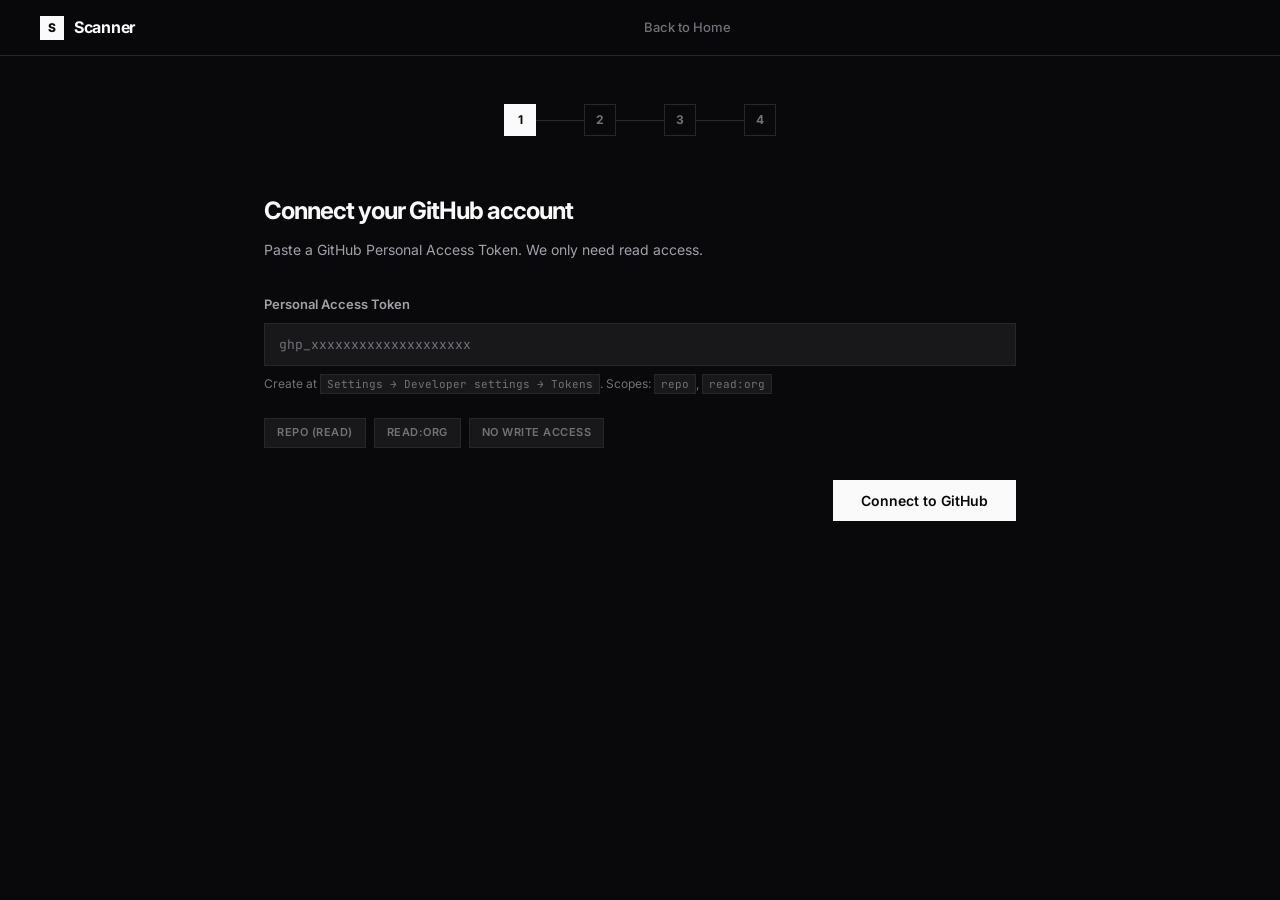
==== app/static/demo.html @ 9413b669 "Deploy new enterprise frontend to app/static and update routes - Replace old single-file frontend wi" ====
<!DOCTYPE html>
<html lang="en">
<head>
  <meta charset="UTF-8">
  <meta name="viewport" content="width=device-width, initial-scale=1.0">
  <title>Scanner — Interactive Demo</title>
  <link rel="icon" href="data:image/svg+xml,<svg xmlns='http://www.w3.org/2000/svg' viewBox='0 0 32 32'><rect width='32' height='32' fill='%23fafafa'/><text x='50%25' y='55%25' dominant-baseline='middle' text-anchor='middle' fill='%2309090B' font-size='18' font-weight='bold'>S</text></svg>">
  <link rel="stylesheet" href="styles.css">
  <link rel="stylesheet" href="demo-report.css">
</head>
<body>
<nav class="navbar" id="navbar">
  <a href="index.html" class="nav-logo"><div class="logo-mark">S</div> Scanner</a>
  <div class="nav-links"><a href="index.html">Back to Home</a></div>
  <div></div>
</nav>
<div class="demo-layout"><div class="demo-container">
  <div class="step-indicator" id="stepIndicator">
    <div class="step-dot active" data-step="1">1</div><div class="step-line" data-after="1"></div>
    <div class="step-dot" data-step="2">2</div><div class="step-line" data-after="2"></div>
    <div class="step-dot" data-step="3">3</div><div class="step-line" data-after="3"></div>
    <div class="step-dot" data-step="4">4</div>
  </div>

  <!-- STEP 1 -->
  <div class="step-panel active" id="step1">
    <h2 class="step-title">Connect your GitHub account</h2>
    <p class="step-subtitle">Paste a GitHub Personal Access Token. We only need read access.</p>
    <div class="form-group">
      <label class="form-label" for="tokenInput">Personal Access Token</label>
      <input type="password" class="form-input" id="tokenInput" placeholder="ghp_xxxxxxxxxxxxxxxxxxxx" autocomplete="off">
      <p class="form-hint">Create at <code>Settings → Developer settings → Tokens</code>. Scopes: <code>repo</code>, <code>read:org</code></p>
      <p class="form-error" id="connectError"></p>
    </div>
    <div class="permissions">
      <span class="perm-badge">repo (read)</span><span class="perm-badge">read:org</span><span class="perm-badge">no write access</span>
    </div>
    <div class="action-bar"><div></div>
      <button class="btn-primary" id="connectBtn" onclick="connectGitHub()">Connect to GitHub</button>
    </div>
  </div>

  <!-- STEP 2 -->
  <div class="step-panel" id="step2">
    <h2 class="step-title">Select a Pull Request</h2>
    <p class="step-subtitle">Choose a repository and PR to analyze.</p>
    <div class="user-card" id="userCard"></div>
    <label class="form-label">Repository</label>
    <input type="text" class="search-input" id="repoSearch" placeholder="Search repositories..." oninput="filterRepos()">
    <div class="repo-list" id="repoList"></div>
    <div id="prSection" style="display:none">
      <label class="form-label" style="margin-top:20px">Open Pull Requests</label>
      <div class="loading-inline" id="prLoading" style="display:none">Loading pull requests...</div>
      <p class="form-error" id="prError"></p>
      <div id="prListContainer"></div>
    </div>
    <div class="action-bar">
      <button class="btn-back" onclick="goToStep(1)">Back</button>
      <button class="btn-primary" id="scanBtn" onclick="startScan()" style="opacity:.4;pointer-events:none">Start Scan</button>
    </div>
  </div>

  <!-- STEP 3 -->
  <div class="step-panel" id="step3">
    <h2 class="step-title" id="scanTitle">Scanning...</h2>
    <p class="step-subtitle">Fetching PR data from GitHub and analyzing changes.</p>
    <div class="scan-terminal" id="scanTerminal"></div>
    <div class="scan-progress">
      <div class="scan-progress-bar"><div class="scan-progress-fill" id="progressFill"></div></div>
      <div class="scan-progress-label" id="progressLabel">Initializing...</div>
    </div>
    <p class="form-error" id="scanError" style="margin-top:12px"></p>
  </div>

  <!-- STEP 4: REPORT -->
  <div class="step-panel" id="step4">
    <div id="reportHeader" class="rpt-header"></div>
    <div id="riskPanel" class="rpt-risk"></div>
    <div id="statsBar" class="rpt-stats"></div>
    <div class="rpt-section-label">Security Findings</div>
    <div id="flagsPanel"></div>
    <div class="rpt-section-label" style="margin-top:32px">Changed Files</div>
    <div id="filesPanel"></div>
    <div class="rpt-section-label" style="margin-top:32px">Commit History</div>
    <div id="commitsPanel"></div>
    <div class="action-bar" style="margin-top:40px">
      <button class="btn-back" onclick="resetDemo()">Start Over</button>
      <button class="btn-primary" id="shareBtn" onclick="shareReport()">Copy Report</button>
    </div>
  </div>
</div></div>
<script src="demo.js"></script>
</body>
</html>
---- app/static/styles.css ----
/* ===== DESIGN SYSTEM — Scanner ===== */
/* Palette extracted from traceroot.ai: sharp edges, enterprise dark, typography-first */
@import url('https://fonts.googleapis.com/css2?family=Inter:wght@300;400;500;600;700;800&family=JetBrains+Mono:wght@400;500;600&display=swap');

*, *::before, *::after { margin: 0; padding: 0; box-sizing: border-box; }

:root {
  --bg-primary: #09090B;
  --bg-surface: #18181B;
  --bg-elevated: #1C1C1F;
  --bg-card: #141416;
  --bg-card-hover: #1A1A1D;
  --border: #27272A;
  --border-subtle: #1F1F23;
  --border-hover: #3F3F46;
  --text-primary: #FAFAFA;
  --text-secondary: #A1A1AA;
  --text-muted: #71717A;
  --accent: #FAFAFA;
  --accent-blue: #3B82F6;
  --accent-purple: #8B5CF6;
  --accent-green: #22C55E;
  --accent-amber: #D97706;
  --accent-red: #DC2626;
  --font-sans: 'Inter', -apple-system, BlinkMacSystemFont, sans-serif;
  --font-mono: 'JetBrains Mono', 'SF Mono', monospace;
  --transition: 0.2s ease;
}

html { scroll-behavior: smooth; }
body {
  font-family: var(--font-sans);
  background: var(--bg-primary);
  color: var(--text-primary);
  line-height: 1.6;
  -webkit-font-smoothing: antialiased;
  -moz-osx-font-smoothing: grayscale;
  overflow-x: hidden;
}
a { color: inherit; text-decoration: none; }
button { font-family: inherit; cursor: pointer; border: none; background: none; }
img { max-width: 100%; display: block; }

/* ===== NAVBAR ===== */
.navbar {
  position: fixed; top: 0; left: 0; right: 0; z-index: 100;
  padding: 0 40px; height: 56px;
  display: flex; align-items: center; justify-content: space-between;
  background: rgba(9,9,11,0.8);
  backdrop-filter: blur(16px); -webkit-backdrop-filter: blur(16px);
  border-bottom: 1px solid var(--border);
}
.navbar.scrolled { background: rgba(9,9,11,0.95); }
.nav-logo {
  display: flex; align-items: center; gap: 10px;
  font-size: 16px; font-weight: 700; letter-spacing: -0.3px;
}
.nav-logo .logo-mark {
  width: 24px; height: 24px;
  background: var(--text-primary);
  display: flex; align-items: center; justify-content: center;
  font-size: 12px; font-weight: 800; color: var(--bg-primary);
}
.nav-links { display: flex; gap: 28px; align-items: center; }
.nav-links a {
  font-size: 13px; font-weight: 500; color: var(--text-muted);
  transition: color var(--transition);
}
.nav-links a:hover { color: var(--text-primary); }
.nav-cta {
  padding: 8px 20px;
  background: var(--text-primary); color: var(--bg-primary);
  font-size: 13px; font-weight: 600;
  transition: opacity var(--transition);
  display: inline-block;
}
.nav-cta:hover { opacity: 0.85; }
.mobile-toggle { display: none; color: var(--text-primary); font-size: 20px; }

/* ===== HERO ===== */
.hero {
  min-height: 100vh; display: flex; flex-direction: column;
  align-items: center; justify-content: center; text-align: center;
  padding: 120px 24px 80px; position: relative; overflow: hidden;
}
.hero-glow {
  position: absolute; top: -20%; left: 50%; transform: translateX(-50%);
  width: 800px; height: 600px; z-index: 0; pointer-events: none;
  background: radial-gradient(ellipse at center, rgba(59,130,246,0.08) 0%, rgba(139,92,246,0.04) 40%, transparent 70%);
  filter: blur(40px);
}
.hero-content { position: relative; z-index: 1; max-width: 720px; }
.hero-badge {
  display: inline-flex; align-items: center; gap: 8px;
  padding: 5px 14px;
  border: 1px solid var(--border);
  font-size: 12px; font-weight: 500; color: var(--text-muted);
  margin-bottom: 32px; letter-spacing: 0.3px;
}
.hero-badge .dot {
  width: 6px; height: 6px;
  background: var(--accent-green);
  animation: pulse 2s infinite;
}
.hero h1 {
  font-size: clamp(40px, 6vw, 68px); font-weight: 700;
  letter-spacing: -2.5px; line-height: 1.0;
  margin-bottom: 24px;
}
.hero .subtitle {
  font-size: 17px; color: var(--text-secondary);
  max-width: 480px; margin: 0 auto 40px; line-height: 1.7;
  font-weight: 400;
}
.hero-actions { display: flex; gap: 12px; justify-content: center; flex-wrap: wrap; }
.btn-primary {
  padding: 12px 28px;
  background: var(--text-primary); color: var(--bg-primary);
  font-size: 14px; font-weight: 600;
  transition: opacity var(--transition);
  display: inline-flex; align-items: center; gap: 8px;
}
.btn-primary:hover { opacity: 0.85; }
.btn-secondary {
  padding: 12px 28px;
  background: transparent; color: var(--text-primary);
  font-size: 14px; font-weight: 600;
  border: 1px solid var(--border);
  transition: border-color var(--transition);
  display: inline-flex; align-items: center; gap: 8px;
}
.btn-secondary:hover { border-color: var(--border-hover); }

/* Terminal mockup */
.hero-mockup {
  margin-top: 64px; position: relative; max-width: 860px; width: 100%;
}
.mockup-window {
  background: var(--bg-surface); border: 1px solid var(--border);
  overflow: hidden;
}
.mockup-titlebar {
  display: flex; align-items: center; gap: 6px;
  padding: 12px 16px; border-bottom: 1px solid var(--border);
  background: var(--bg-card);
}
.mockup-dot { width: 10px; height: 10px; border-radius: 50%; background: var(--border); }
.mockup-body {
  padding: 20px; font-family: var(--font-mono); font-size: 13px;
  min-height: 220px; line-height: 1.7; color: var(--text-secondary);
}
.mockup-line { opacity: 0; animation: typeIn 0.3s ease-out forwards; margin-bottom: 4px; }
.mockup-line .cmd { color: var(--text-primary); }
.mockup-line .flag { color: var(--accent-blue); }
.mockup-line .str { color: var(--accent-purple); }
.mockup-line .ok { color: var(--accent-green); }
.mockup-line .warn { color: var(--accent-amber); }
.mockup-line .err { color: var(--accent-red); }

/* ===== LOGOS BAR ===== */
.logos-section {
  padding: 48px 24px; text-align: center;
  border-top: 1px solid var(--border); border-bottom: 1px solid var(--border);
}
.logos-section p {
  font-size: 11px; color: var(--text-muted); text-transform: uppercase;
  letter-spacing: 2.5px; font-weight: 600; margin-bottom: 28px;
}
.logos-row {
  display: flex; justify-content: center; align-items: center;
  gap: 48px; flex-wrap: wrap; max-width: 800px; margin: 0 auto;
}
.logos-row span {
  font-size: 15px; font-weight: 600; color: var(--text-muted);
  letter-spacing: -0.3px; opacity: 0.6;
}

/* ===== SECTIONS ===== */
.section { padding: 120px 24px; max-width: 1100px; margin: 0 auto; }
.section-header { text-align: center; margin-bottom: 64px; }
.section-label {
  display: inline-block; font-size: 11px; font-weight: 600;
  text-transform: uppercase; letter-spacing: 2.5px;
  color: var(--text-muted); margin-bottom: 16px;
}
.section-title {
  font-size: clamp(28px, 4vw, 40px); font-weight: 700;
  letter-spacing: -1.5px; margin-bottom: 16px; line-height: 1.15;
}
.section-subtitle {
  font-size: 16px; color: var(--text-secondary); max-width: 480px;
  margin: 0 auto; line-height: 1.7;
}

/* ===== FEATURE CARDS — 3-column grid ===== */
.features-grid {
  display: grid; grid-template-columns: repeat(3, 1fr); gap: 1px;
  background: var(--border);
  border: 1px solid var(--border);
}
.feature-card {
  padding: 40px 32px; background: var(--bg-primary);
  transition: background var(--transition);
}
.feature-card:hover { background: var(--bg-card); }
.feature-icon {
  width: 40px; height: 40px; margin-bottom: 20px;
  display: flex; align-items: center; justify-content: center;
  color: var(--text-muted);
}
.feature-card h3 {
  font-size: 16px; font-weight: 600; margin-bottom: 8px;
  letter-spacing: -0.3px;
}
.feature-card p {
  font-size: 14px; color: var(--text-muted); line-height: 1.7;
}

/* ===== HOW IT WORKS ===== */
.steps-row { display: flex; gap: 1px; background: var(--border); border: 1px solid var(--border); }
.step-card {
  flex: 1; text-align: left; padding: 40px 32px;
  background: var(--bg-primary); position: relative;
}
.step-number {
  font-size: 48px; font-weight: 800; letter-spacing: -3px;
  color: var(--border); margin-bottom: 16px;
  font-variant-numeric: tabular-nums;
}
.step-card h3 { font-size: 16px; font-weight: 600; margin-bottom: 8px; letter-spacing: -0.3px; }
.step-card p { font-size: 14px; color: var(--text-muted); line-height: 1.7; }

/* ===== STATS ===== */
.stats-row {
  display: grid; grid-template-columns: repeat(4, 1fr);
  gap: 1px; background: var(--border);
  border-top: 1px solid var(--border); border-bottom: 1px solid var(--border);
  max-width: 100%; margin: 0;
}
.stat-item { text-align: center; padding: 48px 24px; background: var(--bg-primary); }
.stat-value {
  font-size: 44px; font-weight: 700; letter-spacing: -2px;
  color: var(--text-primary);
  font-variant-numeric: tabular-nums;
}
.stat-label { font-size: 13px; color: var(--text-muted); margin-top: 4px; font-weight: 500; }

/* ===== CTA SECTION ===== */
.cta-section {
  padding: 120px 24px; text-align: center;
  border-top: 1px solid var(--border);
}
.cta-section h2 {
  font-size: clamp(28px, 4vw, 40px); font-weight: 700;
  letter-spacing: -1.5px; margin-bottom: 16px;
}
.cta-section p {
  font-size: 16px; color: var(--text-secondary); margin-bottom: 32px;
  max-width: 420px; margin-left: auto; margin-right: auto;
}
.cta-actions { display: flex; gap: 12px; justify-content: center; }

/* ===== FOOTER ===== */
.footer {
  padding: 48px 40px 24px; border-top: 1px solid var(--border);
  max-width: 1100px; margin: 0 auto;
}
.footer-grid {
  display: flex; justify-content: space-between; flex-wrap: wrap;
  gap: 40px; margin-bottom: 40px;
}
.footer-brand p { font-size: 13px; color: var(--text-muted); max-width: 260px; margin-top: 12px; line-height: 1.7; }
.footer-col h4 {
  font-size: 11px; text-transform: uppercase; letter-spacing: 2px;
  color: var(--text-muted); margin-bottom: 16px; font-weight: 600;
}
.footer-col a {
  display: block; font-size: 13px; color: var(--text-secondary);
  margin-bottom: 10px; transition: color var(--transition);
}
.footer-col a:hover { color: var(--text-primary); }
.footer-bottom {
  text-align: center; padding-top: 24px; border-top: 1px solid var(--border);
  font-size: 12px; color: var(--text-muted);
}

/* ===== ANIMATIONS ===== */
@keyframes fadeInUp {
  from { opacity: 0; transform: translateY(16px); }
  to { opacity: 1; transform: translateY(0); }
}
@keyframes pulse {
  0%, 100% { opacity: 1; }
  50% { opacity: 0.4; }
}
@keyframes typeIn {
  from { opacity: 0; transform: translateX(-6px); }
  to { opacity: 1; transform: translateX(0); }
}
@keyframes spin { to { transform: rotate(360deg); } }

.animate-on-scroll {
  opacity: 0; transform: translateY(20px);
  transition: opacity 0.5s ease-out, transform 0.5s ease-out;
}
.animate-on-scroll.visible { opacity: 1; transform: translateY(0); }

/* ===== RESPONSIVE ===== */
@media (max-width: 768px) {
  .navbar { padding: 0 20px; }
  .nav-links { display: none; }
  .mobile-toggle { display: block; }
  .nav-links.open {
    display: flex; flex-direction: column;
    position: absolute; top: 100%; left: 0; right: 0;
    background: rgba(9,9,11,0.97); backdrop-filter: blur(16px);
    padding: 20px; gap: 16px; border-bottom: 1px solid var(--border);
  }
  .hero { padding: 100px 20px 60px; }
  .features-grid { grid-template-columns: 1fr; }
  .steps-row { flex-direction: column; }
  .stats-row { grid-template-columns: repeat(2, 1fr); }
  .footer-grid { flex-direction: column; gap: 24px; }
}
---- app/static/demo-report.css ----
/* ===== Demo Wizard + Report Styles ===== */
.demo-layout{min-height:100vh;display:flex;flex-direction:column;padding-top:56px}
.demo-container{max-width:800px;width:100%;margin:0 auto;padding:48px 24px 80px;flex:1}
.step-indicator{display:flex;align-items:center;justify-content:center;gap:0;margin-bottom:56px}
.step-dot{width:32px;height:32px;display:flex;align-items:center;justify-content:center;font-size:12px;font-weight:700;border:1px solid var(--border);color:var(--text-muted);transition:var(--transition);background:var(--bg-primary)}
.step-dot.active{border-color:var(--text-primary);background:var(--text-primary);color:var(--bg-primary)}
.step-dot.completed{border-color:var(--text-muted);background:var(--text-muted);color:var(--bg-primary)}
.step-line{width:48px;height:1px;background:var(--border);transition:var(--transition)}
.step-line.active{background:var(--text-primary)}.step-line.completed{background:var(--text-muted)}
.step-panel{display:none;animation:fadeInUp .35s ease-out}.step-panel.active{display:block}
.step-title{font-size:24px;font-weight:700;letter-spacing:-1px;margin-bottom:8px}
.step-subtitle{font-size:14px;color:var(--text-secondary);margin-bottom:32px;line-height:1.7}
.form-group{margin-bottom:24px}
.form-label{display:block;font-size:13px;font-weight:600;margin-bottom:8px;color:var(--text-secondary)}
.form-input{width:100%;padding:12px 14px;font-size:13px;background:var(--bg-surface);border:1px solid var(--border);color:var(--text-primary);font-family:var(--font-mono);outline:none}
.form-input:focus{border-color:var(--text-muted)}.form-input::placeholder{color:var(--text-muted)}
.form-hint{font-size:12px;color:var(--text-muted);margin-top:8px;line-height:1.7}
.form-hint code{background:var(--bg-surface);padding:2px 6px;font-family:var(--font-mono);font-size:11px;border:1px solid var(--border)}
.form-error{font-size:12px;color:var(--accent-red);margin-top:8px;display:none}
.form-error.visible{display:block}
.permissions{display:flex;flex-wrap:wrap;gap:8px;margin-top:16px}
.perm-badge{padding:5px 12px;font-size:11px;font-weight:600;background:var(--bg-surface);border:1px solid var(--border);color:var(--text-muted);text-transform:uppercase;letter-spacing:.5px}
.user-card{display:flex;align-items:center;gap:16px;padding:16px;background:var(--bg-surface);border:1px solid var(--border);margin-bottom:24px}
.user-card img{width:40px;height:40px}.user-card .user-info h4{font-size:14px;font-weight:600}.user-card .user-info p{font-size:12px;color:var(--text-muted)}
.search-input{width:100%;padding:10px 14px;font-size:13px;background:var(--bg-surface);border:1px solid var(--border);color:var(--text-primary);outline:none;margin-bottom:12px;font-family:var(--font-sans)}
.search-input:focus{border-color:var(--text-muted)}.search-input::placeholder{color:var(--text-muted)}
.repo-list{max-height:320px;overflow-y:auto;border:1px solid var(--border)}
.repo-item{padding:12px 16px;border-bottom:1px solid var(--border);cursor:pointer;transition:background var(--transition);display:flex;justify-content:space-between;align-items:center}
.repo-item:last-child{border-bottom:none}.repo-item:hover{background:var(--bg-card)}.repo-item.selected{background:var(--bg-card-hover)}
.repo-item h4{font-size:13px;font-weight:600}.repo-item p{font-size:11px;color:var(--text-muted)}
.repo-item .vis{font-size:10px;font-weight:700;text-transform:uppercase;letter-spacing:.5px;color:var(--text-muted);border:1px solid var(--border);padding:2px 6px}
.pr-list{border:1px solid var(--border);margin-top:16px}
.pr-item{padding:12px 16px;border-bottom:1px solid var(--border);cursor:pointer;transition:background var(--transition);display:flex;justify-content:space-between;align-items:center}
.pr-item:last-child{border-bottom:none}.pr-item:hover{background:var(--bg-card)}.pr-item.selected{background:var(--bg-card-hover)}
.pr-item-main h4{font-size:13px;font-weight:600;margin-bottom:2px}.pr-item-main p{font-size:11px;color:var(--text-muted)}
.empty-state{padding:32px;text-align:center;color:var(--text-muted);font-size:13px;border:1px solid var(--border)}
.loading-inline{font-size:13px;color:var(--text-muted);padding:20px;text-align:center}
.scan-terminal{background:var(--bg-surface);border:1px solid var(--border);padding:20px;font-family:var(--font-mono);font-size:12px;min-height:280px;max-height:380px;overflow-y:auto;line-height:1.8}
.scan-line{margin-bottom:2px;opacity:0;animation:typeIn .25s ease-out forwards}.scan-line .time{color:var(--text-muted);margin-right:8px}
.scan-progress{margin-top:20px}.scan-progress-bar{height:2px;background:var(--border);overflow:hidden}
.scan-progress-fill{height:100%;background:var(--text-primary);width:0;transition:width .4s ease-out}
.scan-progress-label{font-size:12px;color:var(--text-muted);margin-top:8px;text-align:center}
.action-bar{display:flex;gap:12px;margin-top:32px;justify-content:space-between}
.action-bar .btn-back{padding:10px 20px;background:var(--bg-primary);border:1px solid var(--border);color:var(--text-muted);font-size:13px;font-weight:600;transition:border-color var(--transition)}
.action-bar .btn-back:hover{border-color:var(--border-hover);color:var(--text-secondary)}
.spinner{width:16px;height:16px;border:1.5px solid var(--border);border-top-color:var(--bg-primary);border-radius:50%;animation:spin .6s linear infinite;display:inline-block;vertical-align:middle;margin-right:8px}
.btn-loading{opacity:.6;pointer-events:none}

/* ===== REPORT — Step 4 ===== */
.rpt-header{padding:24px;background:var(--bg-surface);border:1px solid var(--border);margin-bottom:16px}
.rpt-pr-title{font-size:20px;font-weight:700;letter-spacing:-.5px;margin-bottom:8px}
.rpt-meta-row{font-size:12px;color:var(--text-muted);display:flex;align-items:center;flex-wrap:wrap;gap:6px}
.rpt-meta-row strong{color:var(--text-secondary)}
.rpt-sep{opacity:.4}
.rpt-branch{font-family:var(--font-mono);font-size:11px;padding:2px 6px;background:var(--bg-primary);border:1px solid var(--border)}

/* Risk score panel */
.rpt-risk{display:flex;align-items:center;gap:24px;padding:24px;background:var(--bg-surface);border:1px solid var(--border);margin-bottom:16px}
.rsk-score-ring{width:80px;height:80px;display:flex;flex-direction:column;align-items:center;justify-content:center;border:3px solid;flex-shrink:0}
.rsk-num{font-size:28px;font-weight:800;font-variant-numeric:tabular-nums;line-height:1}
.rsk-of{font-size:11px;font-weight:500;opacity:.6;margin-top:2px}
.rsk-info p{font-size:13px;color:var(--text-muted);margin-top:4px}
.rsk-badge{display:inline-block;padding:4px 12px;font-size:11px;font-weight:700;text-transform:uppercase;letter-spacing:1px;border:1px solid}
.rsk-critical{border-color:#991B1B;color:#FCA5A5}.rsk-critical .rsk-badge{border-color:#991B1B;color:#FCA5A5;background:rgba(153,27,27,.15)}
.rsk-high{border-color:#92400E;color:#FCD34D}.rsk-high .rsk-badge{border-color:#92400E;color:#FCD34D;background:rgba(146,64,14,.15)}
.rsk-medium{border-color:#3B82F6;color:#93C5FD}.rsk-medium .rsk-badge{border-color:#1E40AF;color:#93C5FD;background:rgba(30,64,175,.15)}
.rsk-low{border-color:#3F3F46;color:#A1A1AA}.rsk-low .rsk-badge{border-color:#3F3F46;color:#A1A1AA;background:rgba(63,63,70,.15)}

/* Stats bar */
.rpt-stats{display:grid;grid-template-columns:repeat(4,1fr);gap:1px;background:var(--border);border:1px solid var(--border);margin-bottom:24px}
.stat-cell{background:var(--bg-primary);padding:16px;text-align:center}
.stat-v{font-size:20px;font-weight:700;font-variant-numeric:tabular-nums}
.stat-l{font-size:11px;color:var(--text-muted);margin-top:2px}

/* Section labels */
.rpt-section-label{font-size:11px;font-weight:700;text-transform:uppercase;letter-spacing:2px;color:var(--text-muted);margin-bottom:12px;padding-bottom:8px;border-bottom:1px solid var(--border)}

/* Flag cards */
.flag-card{padding:16px;border:1px solid var(--border);margin-bottom:-1px;background:var(--bg-primary);transition:background var(--transition)}
.flag-card:hover{background:var(--bg-card)}
.flag-top{display:flex;align-items:center;gap:10px;margin-bottom:6px}
.flag-badge{padding:2px 8px;font-size:10px;font-weight:700;text-transform:uppercase;letter-spacing:.5px;border:1px solid;flex-shrink:0}
.sev-critical{border-color:#991B1B;color:#FCA5A5;background:rgba(153,27,27,.1)}
.sev-high{border-color:#92400E;color:#FCD34D;background:rgba(146,64,14,.1)}
.sev-medium{border-color:#1E40AF;color:#93C5FD;background:rgba(30,64,175,.1)}
.sev-low{border-color:#3F3F46;color:#71717A;background:rgba(63,63,70,.1)}
.flag-title{font-size:13px;font-weight:600}
.flag-desc{font-size:12px;color:var(--text-muted);margin-bottom:6px;line-height:1.6}
.flag-evidence{margin-bottom:6px}.flag-evidence code{font-family:var(--font-mono);font-size:11px;background:var(--bg-surface);padding:3px 8px;border:1px solid var(--border);display:inline-block;max-width:100%;overflow-x:auto;word-break:break-all;line-height:1.6}
.flag-action{font-size:12px;color:var(--text-secondary);line-height:1.6}.flag-action strong{color:var(--text-primary)}
.rpt-success{padding:32px;text-align:center;border:1px solid var(--border);color:var(--accent-green);font-size:14px;font-weight:600}

/* File table */
.ftbl-row{display:flex;align-items:center;gap:10px;padding:8px 14px;border:1px solid var(--border);margin-bottom:-1px;font-size:12px;font-family:var(--font-mono)}
.ftbl-status{width:16px;text-align:center;font-weight:700;flex-shrink:0}
.fst-add{color:var(--accent-green)}.fst-del{color:var(--accent-red)}.fst-mod{color:var(--accent-amber)}
.ftbl-name{flex:1;color:var(--text-primary);overflow:hidden;text-overflow:ellipsis;white-space:nowrap}
.ftbl-stat{flex-shrink:0;white-space:nowrap}
.fc-add{color:var(--accent-green);margin-right:4px}.fc-del{color:var(--accent-red)}

/* Commit table */
.ctbl-row{display:flex;align-items:center;gap:12px;padding:8px 14px;border:1px solid var(--border);margin-bottom:-1px;font-size:12px}
.ctbl-sha{font-family:var(--font-mono);color:var(--accent-blue);flex-shrink:0;width:60px}
.ctbl-msg{flex:1;color:var(--text-primary);overflow:hidden;text-overflow:ellipsis;white-space:nowrap}
.ctbl-author{color:var(--text-muted);flex-shrink:0}
.ctbl-ver{font-size:10px;font-weight:600;text-transform:uppercase;letter-spacing:.5px;padding:2px 6px;border:1px solid;flex-shrink:0}
.ver-yes{border-color:rgba(34,197,94,.3);color:var(--accent-green)}
.ver-no{border-color:var(--border);color:var(--text-muted)}

@media(max-width:768px){
  .demo-container{padding:32px 16px 60px}.step-line{width:24px}
  .rpt-risk{flex-direction:column;text-align:center}
  .rpt-stats{grid-template-columns:repeat(2,1fr)}
  .action-bar{flex-direction:column}
  .ftbl-row,.ctbl-row{flex-wrap:wrap}
}
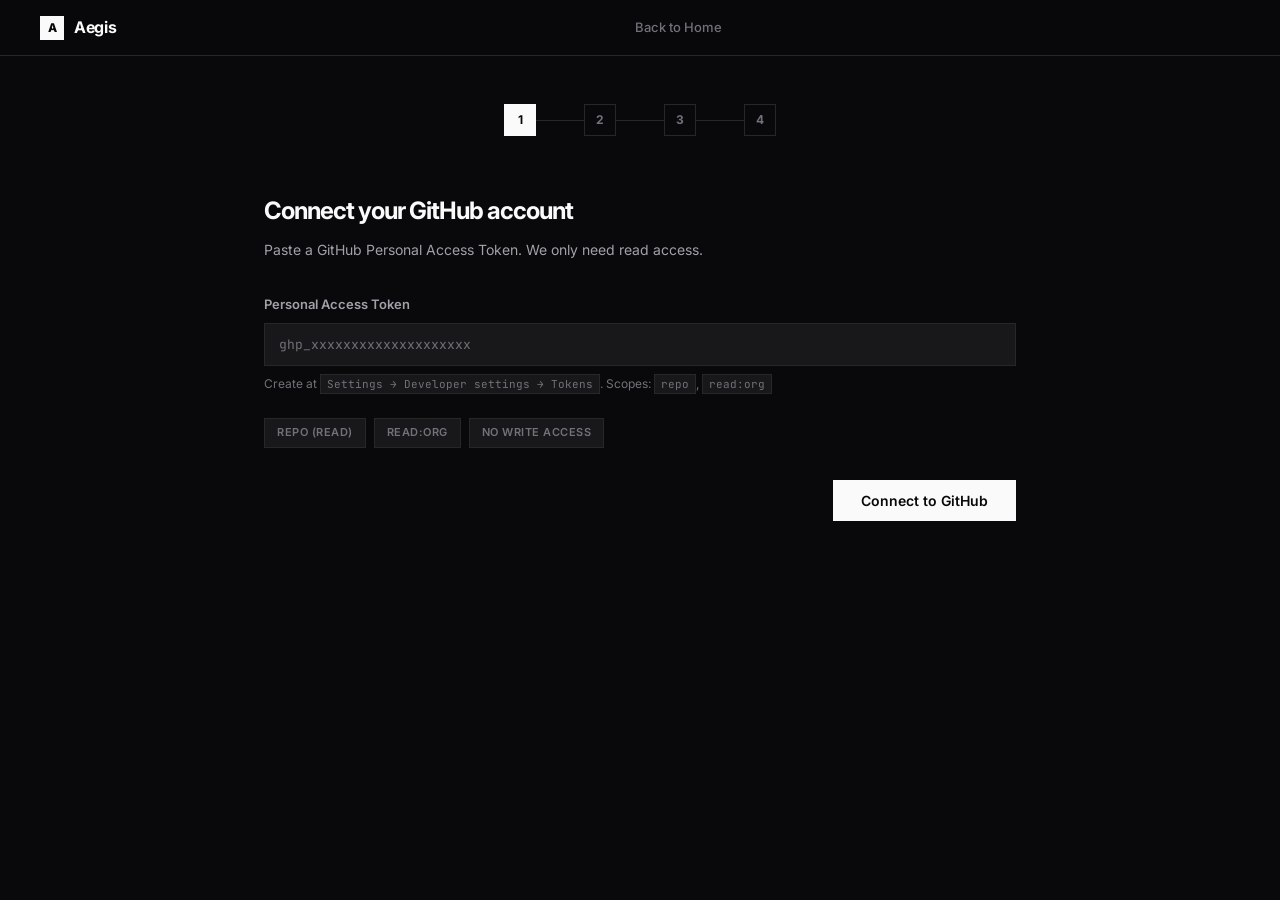
==== commit dbaa6688: "Rebrand to Aegis, remove logos section - Rename Scanner → Aegis across landing page, demo, and JS - " ====
--- a/app/static/demo.html
+++ b/app/static/demo.html
@@ -3,14 +3,14 @@
 <head>
   <meta charset="UTF-8">
   <meta name="viewport" content="width=device-width, initial-scale=1.0">
-  <title>Scanner — Interactive Demo</title>
-  <link rel="icon" href="data:image/svg+xml,<svg xmlns='http://www.w3.org/2000/svg' viewBox='0 0 32 32'><rect width='32' height='32' fill='%23fafafa'/><text x='50%25' y='55%25' dominant-baseline='middle' text-anchor='middle' fill='%2309090B' font-size='18' font-weight='bold'>S</text></svg>">
+  <title>Aegis — Interactive Demo</title>
+  <link rel="icon" href="data:image/svg+xml,<svg xmlns='http://www.w3.org/2000/svg' viewBox='0 0 32 32'><rect width='32' height='32' fill='%23fafafa'/><text x='50%25' y='55%25' dominant-baseline='middle' text-anchor='middle' fill='%2309090B' font-size='18' font-weight='bold'>A</text></svg>">
   <link rel="stylesheet" href="styles.css">
   <link rel="stylesheet" href="demo-report.css">
 </head>
 <body>
 <nav class="navbar" id="navbar">
-  <a href="index.html" class="nav-logo"><div class="logo-mark">S</div> Scanner</a>
+  <a href="index.html" class="nav-logo"><div class="logo-mark">A</div> Aegis</a>
   <div class="nav-links"><a href="index.html">Back to Home</a></div>
   <div></div>
 </nav>
